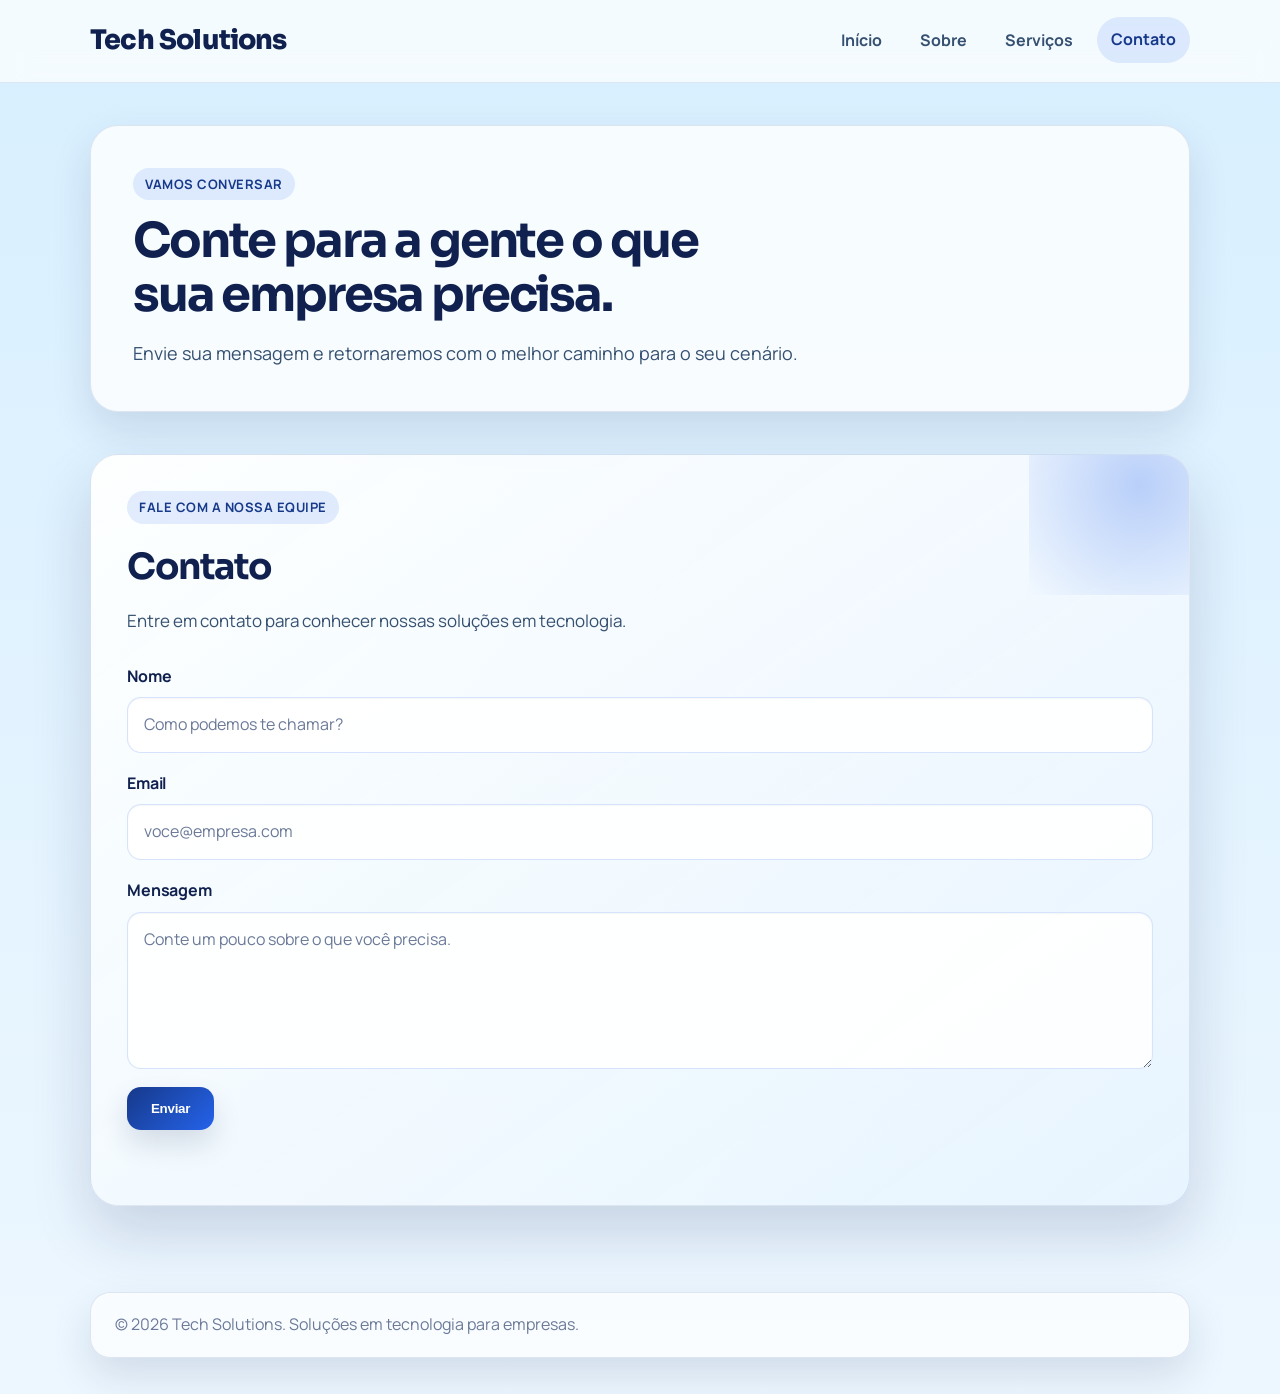
==== frontend/contato.html @ 18631dfb "Melhoria consideravel do CSS e adição de novas paginas com links" ====
<!DOCTYPE html>
<html lang="pt-BR">
    <head>
        <meta charset="UTF-8">
        <meta name="viewport" content="width=device-width, initial-scale=1.0">
        <link rel="stylesheet" href="style.css">
        <title>Tech Solutions | Contato</title>
    </head>
    <body>
        <header class="site-header">
            <div class="container">
                <a class="brand" href="index.html">Tech Solutions</a>
                <nav class="site-nav">
                    <a href="index.html">Início</a>
                    <a href="sobre.html">Sobre</a>
                    <a href="servicos.html">Serviços</a>
                    <a class="ativo" href="contato.html">Contato</a>
                </nav>
            </div>
        </header>

        <main>
            <section class="page-hero">
                <div class="container">
                    <span class="section-tag">Vamos conversar</span>
                    <h1>Conte para a gente o que sua empresa precisa.</h1>
                    <p>
                        Envie sua mensagem e retornaremos com o melhor caminho para o seu cenário.
                    </p>
                </div>
            </section>

            <section id="contato">
                <div class="container">
                    <div class="contato-card">
                        <div class="contato-intro">
                            <span class="contato-tag">Fale com a nossa equipe</span>
                            <h2>Contato</h2>
                            <p>Entre em contato para conhecer nossas soluções em tecnologia.</p>
                        </div>

                        <form id="form-contato">
                            <div class="campo-formulario">
                                <label for="nome">Nome</label>
                                <input type="text" id="nome" name="nome" placeholder="Como podemos te chamar?" required>
                            </div>

                            <div class="campo-formulario">
                                <label for="email">Email</label>
                                <input type="email" id="email" name="email" placeholder="voce@empresa.com" required>
                            </div>

                            <div class="campo-formulario">
                                <label for="mensagem-form">Mensagem</label>
                                <textarea id="mensagem-form" name="mensagem" rows="5" placeholder="Conte um pouco sobre o que você precisa." required></textarea>
                            </div>

                            <button type="submit" class="botao">Enviar</button>
                        </form>

                        <p id="status-formulario"></p>
                    </div>
                </div>
            </section>
        </main>

        <footer class="site-footer">
            <div class="container">
                <p>© 2026 Tech Solutions. Soluções em tecnologia para empresas.</p>
            </div>
        </footer>

        <script src="script.js"></script>
    </body>
</html>
---- frontend/style.css ----
@import url("https://fonts.googleapis.com/css2?family=Manrope:wght@400;500;700;800&family=Sora:wght@600;700;800&display=swap");

* {
    margin: 0;
    padding: 0;
    box-sizing: border-box;
}

:root {
    --bg-page: linear-gradient(180deg, #d7efff 0%, #edf7ff 100%);
    --bg-panel: rgba(255, 255, 255, 0.78);
    --bg-card: rgba(255, 255, 255, 0.94);
    --text-strong: #10214f;
    --text-body: #355070;
    --text-soft: #6b7a99;
    --brand-dark: #16398a;
    --brand: #2563eb;
    --brand-light: #dbeafe;
    --border-soft: rgba(22, 57, 138, 0.12);
    --shadow-soft: 0 18px 40px rgba(16, 33, 79, 0.12);
    --shadow-strong: 0 28px 60px rgba(16, 33, 79, 0.16);
}

body {
    font-family: "Manrope", "Segoe UI", sans-serif;
    line-height: 1.6;
    background: var(--bg-page);
    color: var(--text-body);
    min-height: 100vh;
    text-rendering: optimizeLegibility;
}

a {
    color: inherit;
}

.container {
    width: min(1100px, calc(100% - 40px));
    margin: 0 auto;
}

.site-header {
    position: sticky;
    top: 0;
    z-index: 10;
    backdrop-filter: blur(14px);
    background: rgba(255, 255, 255, 0.72);
    border-bottom: 1px solid rgba(22, 57, 138, 0.1);
}

.site-header .container {
    display: flex;
    justify-content: space-between;
    align-items: center;
    gap: 24px;
    padding: 18px 0;
}

.brand {
    font-family: "Sora", "Segoe UI", sans-serif;
    color: var(--text-strong);
    font-size: 27px;
    font-weight: 800;
    text-decoration: none;
    letter-spacing: -0.03em;
}

.site-nav {
    display: flex;
    flex-wrap: wrap;
    gap: 10px;
}

.site-nav a {
    padding: 10px 14px;
    border-radius: 999px;
    color: var(--text-body);
    text-decoration: none;
    font-weight: 700;
    transition: background-color 0.2s ease, color 0.2s ease, transform 0.2s ease;
}

.site-nav a:hover,
.site-nav a.ativo {
    background: rgba(37, 99, 235, 0.12);
    color: var(--brand-dark);
    transform: translateY(-1px);
}

main {
    padding: 42px 0 56px;
}

.hero,
.page-hero,
.section-panel {
    margin-bottom: 32px;
}

.hero-home {
    padding: 26px 0 10px;
}

.hero-grid {
    display: grid;
    grid-template-columns: minmax(0, 1.3fr) minmax(280px, 0.9fr);
    gap: 24px;
    align-items: stretch;
}

.hero-copy,
.hero-highlight,
.page-hero .container,
.section-panel .container {
    position: relative;
}

.hero-copy,
.hero-highlight,
.page-hero .container,
.section-panel .container {
    background: var(--bg-panel);
    border: 1px solid var(--border-soft);
    box-shadow: var(--shadow-soft);
    border-radius: 28px;
}

.hero-copy {
    padding: 48px;
    background:
        radial-gradient(circle at top left, rgba(255, 255, 255, 0.28), transparent 35%),
        linear-gradient(135deg, #16398a 0%, #2563eb 55%, #3b82f6 100%);
    color: white;
    overflow: hidden;
}

.hero-copy h1 {
    font-family: "Sora", "Segoe UI", sans-serif;
    font-size: clamp(36px, 5vw, 58px);
    line-height: 1.08;
    letter-spacing: -0.05em;
    margin-bottom: 20px;
    max-width: 12ch;
    text-wrap: balance;
}

.hero-copy p {
    max-width: 60ch;
    font-size: 18px;
    line-height: 1.75;
    color: rgba(255, 255, 255, 0.9);
}

.hero-actions {
    display: flex;
    flex-wrap: wrap;
    gap: 14px;
    margin-top: 30px;
}

.hero-highlight {
    padding: 32px;
}

.hero-highlight h2 {
    font-family: "Sora", "Segoe UI", sans-serif;
    color: var(--text-strong);
    font-size: 28px;
    line-height: 1.2;
    letter-spacing: -0.03em;
    margin-bottom: 14px;
    text-wrap: balance;
}

.hero-highlight p {
    margin-bottom: 18px;
    line-height: 1.75;
}

.hero-lista {
    list-style: none;
    display: grid;
    gap: 12px;
}

.hero-lista li {
    padding: 14px 16px;
    background: rgba(37, 99, 235, 0.08);
    border-radius: 16px;
    color: var(--brand-dark);
    font-weight: 700;
}

.page-hero .container {
    padding: 42px;
}

.page-hero h1 {
    font-family: "Sora", "Segoe UI", sans-serif;
    color: var(--text-strong);
    font-size: clamp(30px, 4vw, 48px);
    line-height: 1.12;
    letter-spacing: -0.045em;
    max-width: 16ch;
    margin-bottom: 16px;
    text-wrap: balance;
}

.page-hero p {
    max-width: 62ch;
    font-size: 18px;
    line-height: 1.75;
}

.section-tag,
.contato-tag {
    display: inline-block;
    margin-bottom: 14px;
    padding: 6px 12px;
    border-radius: 999px;
    background: rgba(37, 99, 235, 0.12);
    color: var(--brand-dark);
    font-size: 13px;
    font-weight: 700;
    letter-spacing: 0.04em;
    text-transform: uppercase;
}

.destaque-grid,
.content-grid,
.servicos {
    display: grid;
    gap: 22px;
}

.destaque-grid {
    grid-template-columns: repeat(3, minmax(0, 1fr));
}

.content-grid {
    grid-template-columns: repeat(3, minmax(0, 1fr));
}

.servicos {
    grid-template-columns: repeat(3, minmax(0, 1fr));
}

.destaque-card,
.info-card,
.servico {
    background: var(--bg-card);
    border: 1px solid var(--border-soft);
    border-radius: 24px;
    padding: 28px;
    box-shadow: var(--shadow-soft);
    transition: transform 0.2s ease, box-shadow 0.2s ease;
}

.destaque-card:hover,
.info-card:hover,
.servico:hover {
    transform: translateY(-6px);
    box-shadow: var(--shadow-strong);
}

.destaque-card h2,
.info-card h2,
.servico h3 {
    font-family: "Sora", "Segoe UI", sans-serif;
    color: var(--text-strong);
    line-height: 1.2;
    letter-spacing: -0.03em;
    margin-bottom: 12px;
    text-wrap: balance;
}

.destaque-card p,
.info-card p,
.servico p {
    line-height: 1.75;
}

.text-link {
    display: inline-block;
    margin-top: 14px;
    color: var(--brand);
    font-weight: 700;
    text-decoration: none;
    letter-spacing: -0.01em;
}

.botao {
    display: inline-block;
    border: none;
    cursor: pointer;
    padding: 12px 20px;
    border-radius: 14px;
    background: white;
    color: var(--brand-dark);
    text-decoration: none;
    font-weight: 800;
    letter-spacing: -0.02em;
    box-shadow: 0 14px 28px rgba(16, 33, 79, 0.14);
    transition: transform 0.2s ease, box-shadow 0.2s ease, background-color 0.2s ease;
}

.botao:hover {
    transform: translateY(-2px);
    box-shadow: 0 18px 34px rgba(16, 33, 79, 0.18);
}

.botao-secundario {
    background: rgba(255, 255, 255, 0.14);
    color: white;
    border: 1px solid rgba(255, 255, 255, 0.3);
    box-shadow: none;
}

#contato {
    padding: 10px 0 30px;
}

.contato-card {
    position: relative;
    overflow: hidden;
    background: linear-gradient(145deg, rgba(255, 255, 255, 0.94), rgba(231, 244, 255, 0.9));
    border: 1px solid var(--border-soft);
    border-radius: 28px;
    padding: 36px;
    box-shadow: var(--shadow-strong);
}

.contato-card::before {
    content: "";
    position: absolute;
    top: -80px;
    right: -60px;
    width: 220px;
    height: 220px;
    background: radial-gradient(circle, rgba(37, 99, 235, 0.28), rgba(37, 99, 235, 0));
    pointer-events: none;
}

.contato-intro {
    position: relative;
    margin-bottom: 28px;
}

.contato-intro h2 {
    font-family: "Sora", "Segoe UI", sans-serif;
    font-size: 36px;
    color: var(--text-strong);
    margin-bottom: 10px;
    letter-spacing: -0.04em;
}

.contato-intro p {
    max-width: 640px;
    color: var(--text-body);
    font-size: 17px;
    line-height: 1.75;
}

#form-contato {
    display: grid;
    gap: 18px;
}

.campo-formulario {
    display: grid;
    gap: 8px;
}

.campo-formulario label {
    color: var(--text-strong);
    font-weight: 700;
    letter-spacing: -0.01em;
}

.campo-formulario input,
.campo-formulario textarea {
    width: 100%;
    padding: 14px 16px;
    border: 1px solid rgba(37, 99, 235, 0.18);
    border-radius: 14px;
    background: rgba(255, 255, 255, 0.9);
    color: var(--text-strong);
    font: inherit;
    line-height: 1.6;
    box-shadow: inset 0 1px 2px rgba(15, 23, 42, 0.04);
    transition: border-color 0.2s ease, box-shadow 0.2s ease, background-color 0.2s ease;
}

.campo-formulario input::placeholder,
.campo-formulario textarea::placeholder {
    color: var(--text-soft);
}

.campo-formulario input:focus,
.campo-formulario textarea:focus {
    outline: none;
    border-color: var(--brand);
    background: white;
    box-shadow: 0 0 0 4px rgba(37, 99, 235, 0.15);
}

.campo-formulario textarea {
    min-height: 150px;
    resize: vertical;
}

#form-contato .botao {
    justify-self: start;
    padding: 14px 24px;
    background: linear-gradient(135deg, var(--brand-dark), var(--brand));
    color: white;
}

#status-formulario {
    margin-top: 15px;
    font-weight: bold;
    min-height: 24px;
}

#status-formulario.sucesso {
    color: #15803d;
}

#status-formulario.erro {
    color: #b91c1c;
}

.site-footer {
    padding: 0 0 36px;
}

.site-footer .container {
    background: rgba(255, 255, 255, 0.7);
    border: 1px solid var(--border-soft);
    border-radius: 20px;
    padding: 18px 24px;
    box-shadow: var(--shadow-soft);
}

.site-footer p {
    color: var(--text-soft);
    line-height: 1.7;
}

@media (max-width: 900px) {
    .hero-grid,
    .destaque-grid,
    .content-grid,
    .servicos {
        grid-template-columns: 1fr;
    }

    .hero-copy,
    .hero-highlight,
    .page-hero .container,
    .contato-card {
        padding: 28px;
    }
}

@media (max-width: 700px) {
    .site-header .container {
        flex-direction: column;
        align-items: flex-start;
    }

    .site-nav {
        width: 100%;
    }

    .hero-copy h1,
    .page-hero h1 {
        max-width: none;
    }

    .hero-actions {
        flex-direction: column;
    }

    .botao,
    #form-contato .botao,
    .botao-secundario {
        width: 100%;
        text-align: center;
    }

    .contato-intro h2 {
        font-size: 28px;
    }

    .contato-intro p,
    .page-hero p,
    .hero-copy p {
        font-size: 16px;
    }
}
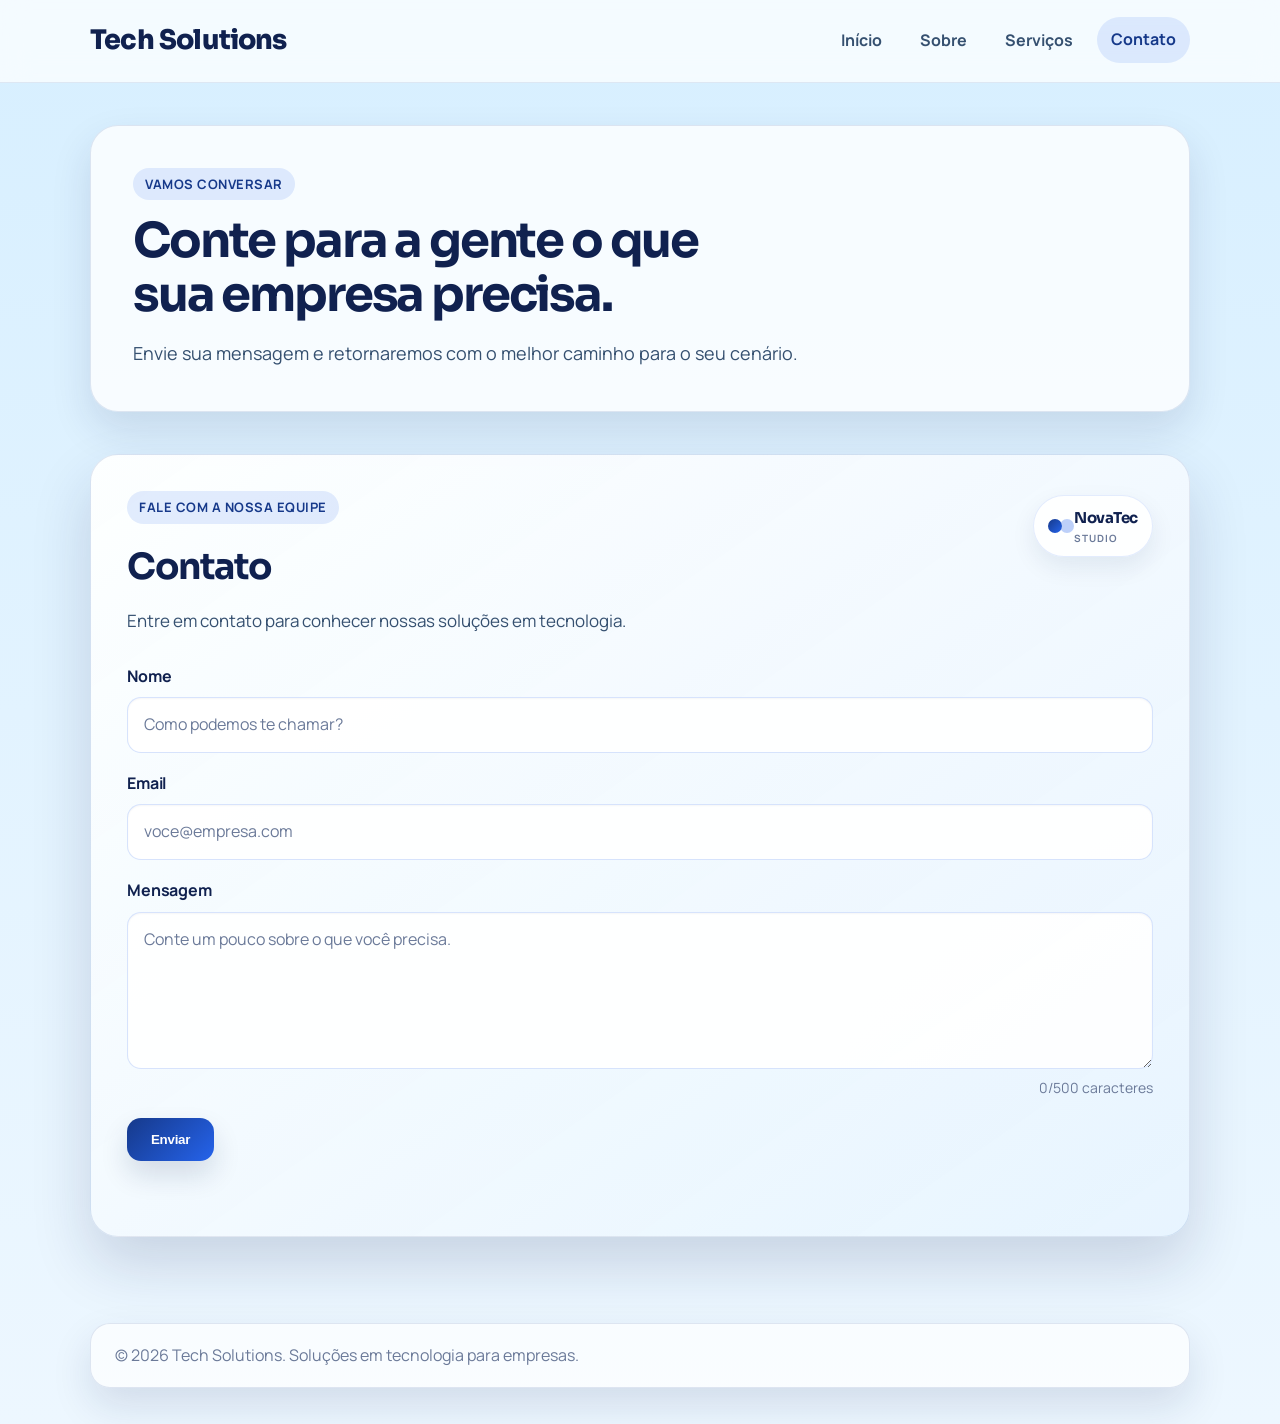
==== commit 7e1b220c: "Melhoria visual do site com adição dee varios elementos javacript" ====
--- a/frontend/contato.html
+++ b/frontend/contato.html
@@ -34,9 +34,19 @@
                 <div class="container">
                     <div class="contato-card">
                         <div class="contato-intro">
-                            <span class="contato-tag">Fale com a nossa equipe</span>
-                            <h2>Contato</h2>
-                            <p>Entre em contato para conhecer nossas soluções em tecnologia.</p>
+                            <div class="contato-intro-copy">
+                                <span class="contato-tag">Fale com a nossa equipe</span>
+                                <h2>Contato</h2>
+                                <p>Entre em contato para conhecer nossas soluções em tecnologia.</p>
+                            </div>
+
+                            <div class="contato-brand" aria-hidden="true">
+                                <div class="contato-brand-mark"></div>
+                                <div class="contato-brand-copy">
+                                    <strong>NovaTec</strong>
+                                    <small>studio</small>
+                                </div>
+                            </div>
                         </div>
 
                         <form id="form-contato">
@@ -52,7 +62,10 @@
 
                             <div class="campo-formulario">
                                 <label for="mensagem-form">Mensagem</label>
-                                <textarea id="mensagem-form" name="mensagem" rows="5" placeholder="Conte um pouco sobre o que você precisa." required></textarea>
+                                <textarea id="mensagem-form" name="mensagem" rows="5" maxlength="500" placeholder="Conte um pouco sobre o que você precisa." required></textarea>
+                                <div class="campo-apoio">
+                                    <span id="contador-mensagem">0</span>/500 caracteres
+                                </div>
                             </div>
 
                             <button type="submit" class="botao">Enviar</button>
--- a/frontend/style.css
+++ b/frontend/style.css
@@ -21,6 +21,10 @@
     --shadow-strong: 0 28px 60px rgba(16, 33, 79, 0.16);
 }
 
+html {
+    scroll-behavior: smooth;
+}
+
 body {
     font-family: "Manrope", "Segoe UI", sans-serif;
     line-height: 1.6;
@@ -46,6 +50,12 @@
     backdrop-filter: blur(14px);
     background: rgba(255, 255, 255, 0.72);
     border-bottom: 1px solid rgba(22, 57, 138, 0.1);
+    transition: box-shadow 0.2s ease, background-color 0.2s ease;
+}
+
+.site-header.is-scrolled {
+    background: rgba(255, 255, 255, 0.9);
+    box-shadow: 0 14px 28px rgba(16, 33, 79, 0.08);
 }
 
 .site-header .container {
@@ -213,7 +223,8 @@
 }
 
 .section-tag,
-.contato-tag {
+.contato-tag,
+.servico-tag {
     display: inline-block;
     margin-bottom: 14px;
     padding: 6px 12px;
@@ -228,26 +239,23 @@
 
 .destaque-grid,
 .content-grid,
-.servicos {
+.servicos,
+.metrics-grid {
     display: grid;
     gap: 22px;
 }
 
-.destaque-grid {
-    grid-template-columns: repeat(3, minmax(0, 1fr));
-}
-
-.content-grid {
-    grid-template-columns: repeat(3, minmax(0, 1fr));
-}
-
-.servicos {
+.destaque-grid,
+.content-grid,
+.servicos,
+.metrics-grid {
     grid-template-columns: repeat(3, minmax(0, 1fr));
 }
 
 .destaque-card,
 .info-card,
-.servico {
+.servico,
+.metric-card {
     background: var(--bg-card);
     border: 1px solid var(--border-soft);
     border-radius: 24px;
@@ -258,14 +266,16 @@
 
 .destaque-card:hover,
 .info-card:hover,
-.servico:hover {
+.servico:hover,
+.metric-card:hover {
     transform: translateY(-6px);
     box-shadow: var(--shadow-strong);
 }
 
 .destaque-card h2,
 .info-card h2,
-.servico h3 {
+.servico h3,
+.metric-card strong {
     font-family: "Sora", "Segoe UI", sans-serif;
     color: var(--text-strong);
     line-height: 1.2;
@@ -276,8 +286,14 @@
 
 .destaque-card p,
 .info-card p,
-.servico p {
+.servico p,
+.metric-card p {
     line-height: 1.75;
+}
+
+.metric-value {
+    display: block;
+    font-size: clamp(42px, 6vw, 60px);
 }
 
 .text-link {
@@ -301,12 +317,17 @@
     font-weight: 800;
     letter-spacing: -0.02em;
     box-shadow: 0 14px 28px rgba(16, 33, 79, 0.14);
-    transition: transform 0.2s ease, box-shadow 0.2s ease, background-color 0.2s ease;
+    transition: transform 0.2s ease, box-shadow 0.2s ease, background-color 0.2s ease, opacity 0.2s ease;
 }
 
 .botao:hover {
     transform: translateY(-2px);
     box-shadow: 0 18px 34px rgba(16, 33, 79, 0.18);
+}
+
+.botao:disabled {
+    cursor: wait;
+    opacity: 0.8;
 }
 
 .botao-secundario {
@@ -314,6 +335,104 @@
     color: white;
     border: 1px solid rgba(255, 255, 255, 0.3);
     box-shadow: none;
+}
+
+.servicos-toolbar {
+    display: flex;
+    flex-wrap: wrap;
+    justify-content: space-between;
+    gap: 18px;
+    margin-bottom: 18px;
+}
+
+.servicos-panel {
+    padding: 28px;
+}
+
+.campo-busca {
+    display: grid;
+    gap: 8px;
+    min-width: min(100%, 320px);
+    color: var(--text-strong);
+    font-weight: 700;
+}
+
+.campo-busca input {
+    border: 1px solid rgba(37, 99, 235, 0.18);
+    border-radius: 14px;
+    padding: 14px 16px;
+    background: rgba(255, 255, 255, 0.9);
+    color: var(--text-strong);
+    font: inherit;
+}
+
+.campo-busca input:focus {
+    outline: none;
+    border-color: var(--brand);
+    box-shadow: 0 0 0 4px rgba(37, 99, 235, 0.12);
+}
+
+.filtros-servicos {
+    display: flex;
+    flex-wrap: wrap;
+    gap: 10px;
+    align-items: end;
+}
+
+.filtro-servico {
+    border: 1px solid rgba(37, 99, 235, 0.15);
+    background: rgba(255, 255, 255, 0.85);
+    color: var(--brand-dark);
+    border-radius: 999px;
+    padding: 10px 16px;
+    font: inherit;
+    font-weight: 700;
+    cursor: pointer;
+    transition: background-color 0.2s ease, color 0.2s ease, transform 0.2s ease;
+}
+
+.filtro-servico:hover,
+.filtro-servico.ativo {
+    background: var(--brand);
+    color: white;
+    transform: translateY(-1px);
+}
+
+.resultado-servicos {
+    margin-bottom: 18px;
+    color: var(--text-soft);
+    font-weight: 700;
+}
+
+.servico {
+    position: relative;
+    overflow: hidden;
+}
+
+.servico::after {
+    content: "";
+    position: absolute;
+    inset: auto -20px -50px auto;
+    width: 120px;
+    height: 120px;
+    border-radius: 50%;
+    background: radial-gradient(circle, rgba(37, 99, 235, 0.18), transparent 70%);
+    pointer-events: none;
+}
+
+.servico-detalhe {
+    margin-top: 14px;
+    color: var(--text-soft);
+}
+
+.servico-vazio {
+    grid-column: 1 / -1;
+    text-align: center;
+    padding: 36px;
+    background: rgba(255, 255, 255, 0.72);
+    border: 1px dashed rgba(37, 99, 235, 0.24);
+    border-radius: 24px;
+    color: var(--text-soft);
 }
 
 #contato {
@@ -330,20 +449,58 @@
     box-shadow: var(--shadow-strong);
 }
 
-.contato-card::before {
-    content: "";
-    position: absolute;
-    top: -80px;
-    right: -60px;
-    width: 220px;
-    height: 220px;
-    background: radial-gradient(circle, rgba(37, 99, 235, 0.28), rgba(37, 99, 235, 0));
-    pointer-events: none;
-}
-
 .contato-intro {
     position: relative;
+    display: flex;
+    justify-content: space-between;
+    align-items: flex-start;
+    gap: 24px;
     margin-bottom: 28px;
+}
+
+.contato-intro-copy {
+    max-width: 640px;
+}
+
+.contato-brand {
+    display: inline-flex;
+    align-items: center;
+    gap: 12px;
+    flex-shrink: 0;
+    margin-top: 4px;
+    padding: 10px 14px;
+    border: 1px solid rgba(37, 99, 235, 0.12);
+    border-radius: 999px;
+    background: rgba(255, 255, 255, 0.88);
+    box-shadow: 0 10px 24px rgba(16, 33, 79, 0.08);
+}
+
+.contato-brand-mark {
+    width: 14px;
+    height: 14px;
+    border-radius: 50%;
+    background: linear-gradient(135deg, var(--brand-dark), var(--brand));
+    box-shadow: 12px 0 0 rgba(37, 99, 235, 0.3);
+}
+
+.contato-brand-copy {
+    display: grid;
+    gap: 0;
+}
+
+.contato-brand-copy strong {
+    font-family: "Sora", "Segoe UI", sans-serif;
+    color: var(--text-strong);
+    font-size: 15px;
+    letter-spacing: -0.03em;
+}
+
+.contato-brand-copy small {
+    color: var(--text-soft);
+    font-size: 10px;
+    font-weight: 700;
+    letter-spacing: 0.1em;
+    text-transform: uppercase;
 }
 
 .contato-intro h2 {
@@ -409,6 +566,12 @@
     resize: vertical;
 }
 
+.campo-apoio {
+    color: var(--text-soft);
+    font-size: 14px;
+    text-align: right;
+}
+
 #form-contato .botao {
     justify-self: start;
     padding: 14px 24px;
@@ -428,6 +591,17 @@
 
 #status-formulario.erro {
     color: #b91c1c;
+}
+
+.js-reveal {
+    opacity: 0;
+    transform: translateY(24px);
+    transition: opacity 0.6s ease, transform 0.6s ease;
+}
+
+.js-reveal.is-visible {
+    opacity: 1;
+    transform: translateY(0);
 }
 
 .site-footer {
@@ -447,11 +621,28 @@
     line-height: 1.7;
 }
 
+@media (prefers-reduced-motion: reduce) {
+    html {
+        scroll-behavior: auto;
+    }
+
+    * {
+        animation: none !important;
+        transition: none !important;
+    }
+
+    .js-reveal {
+        opacity: 1;
+        transform: none;
+    }
+}
+
 @media (max-width: 900px) {
     .hero-grid,
     .destaque-grid,
     .content-grid,
-    .servicos {
+    .servicos,
+    .metrics-grid {
         grid-template-columns: 1fr;
     }
 
@@ -461,6 +652,10 @@
     .contato-card {
         padding: 28px;
     }
+
+    .servicos-panel {
+        padding: 22px;
+    }
 }
 
 @media (max-width: 700px) {
@@ -478,10 +673,20 @@
         max-width: none;
     }
 
-    .hero-actions {
+    .hero-actions,
+    .servicos-toolbar {
         flex-direction: column;
     }
 
+    .servicos-panel {
+        padding: 18px;
+    }
+
+    .filtros-servicos {
+        width: 100%;
+    }
+
+    .filtro-servico,
     .botao,
     #form-contato .botao,
     .botao-secundario {
@@ -493,6 +698,10 @@
         font-size: 28px;
     }
 
+    .contato-intro {
+        flex-direction: column;
+    }
+
     .contato-intro p,
     .page-hero p,
     .hero-copy p {
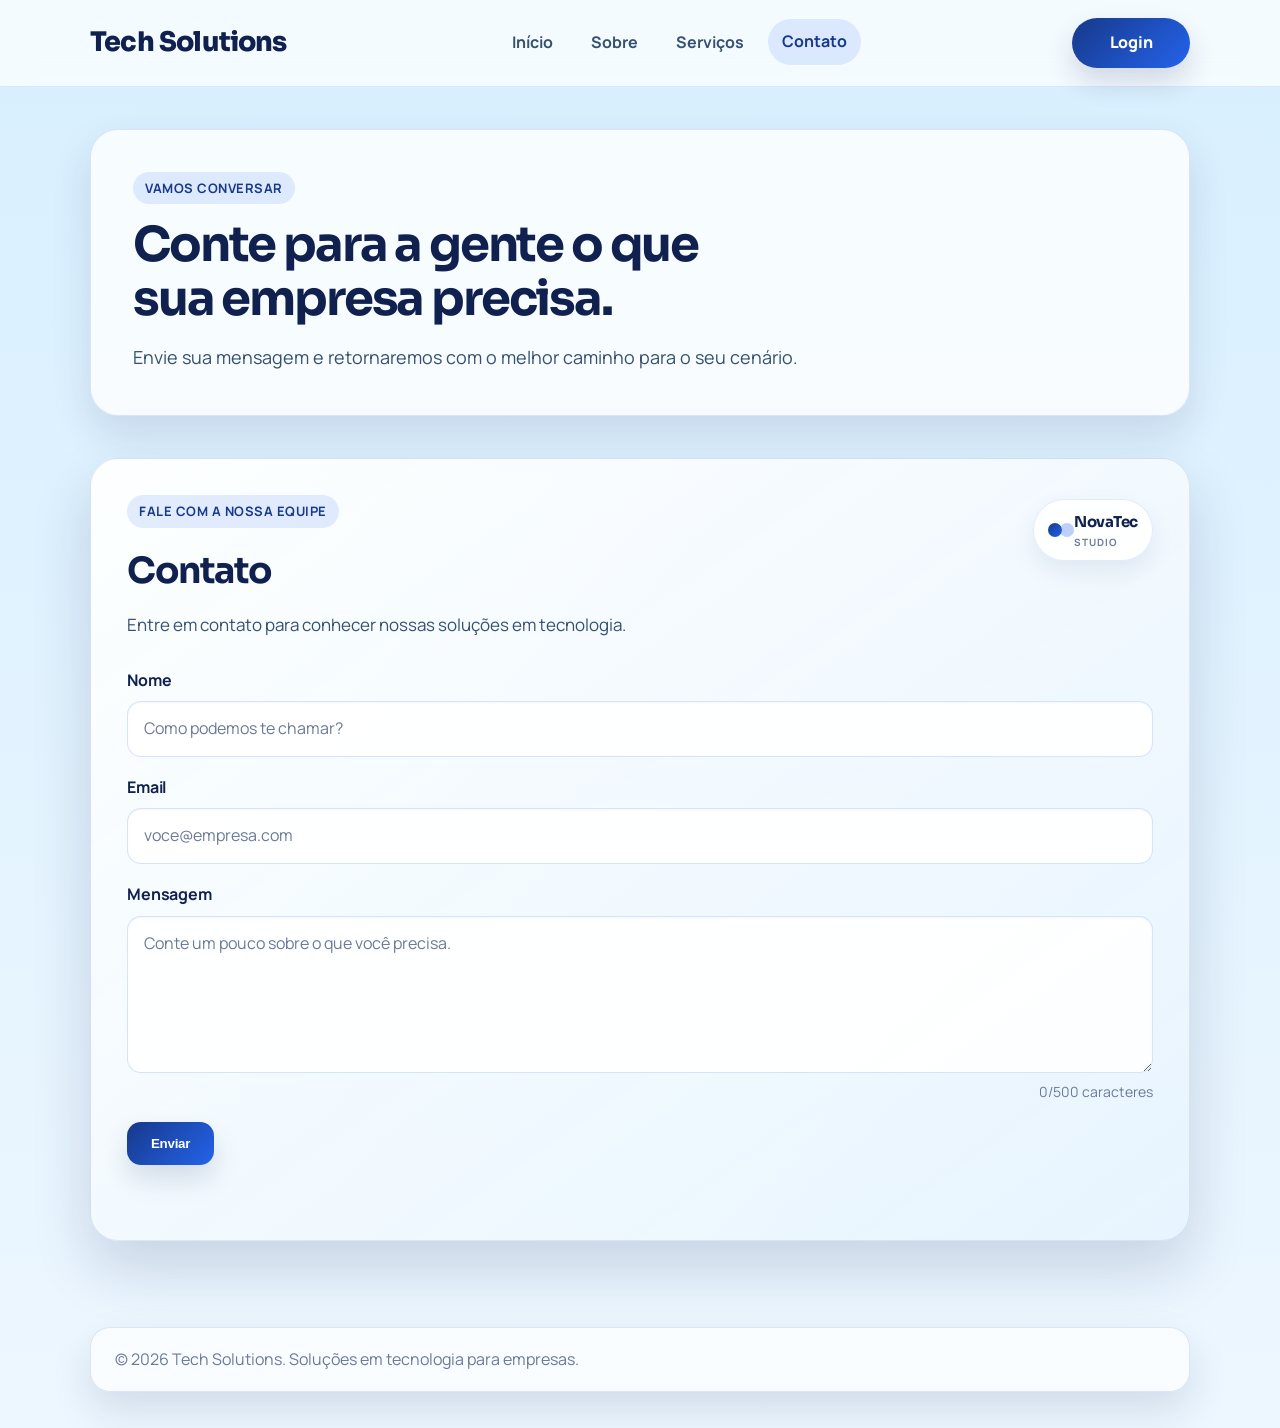
==== commit 8e5b4830: "Implementação dos primeiros passos da área de login" ====
--- a/frontend/contato.html
+++ b/frontend/contato.html
@@ -16,6 +16,7 @@
                     <a href="servicos.html">Serviços</a>
                     <a class="ativo" href="contato.html">Contato</a>
                 </nav>
+                <a class="nav-login" href="login.html">Login</a>
             </div>
         </header>
 
--- a/frontend/style.css
+++ b/frontend/style.css
@@ -34,6 +34,48 @@
     text-rendering: optimizeLegibility;
 }
 
+body.login-page {
+    background:
+        radial-gradient(circle at top left, rgba(73, 163, 255, 0.18), transparent 26%),
+        radial-gradient(circle at bottom right, rgba(18, 51, 102, 0.28), transparent 30%),
+        linear-gradient(180deg, #0f1d3a 0%, #142b52 44%, #1b3f7d 100%);
+}
+
+body.dashboard-page {
+    background:
+        radial-gradient(circle at top right, rgba(73, 163, 255, 0.14), transparent 26%),
+        linear-gradient(180deg, #f3f8ff 0%, #edf4ff 48%, #f8fbff 100%);
+}
+
+body.login-page .site-header {
+    background: rgba(7, 16, 34, 0.62);
+    border-bottom: 1px solid rgba(255, 255, 255, 0.08);
+}
+
+body.login-page .site-header.is-scrolled {
+    background: rgba(7, 16, 34, 0.82);
+    box-shadow: 0 16px 34px rgba(5, 10, 20, 0.28);
+}
+
+body.login-page .brand,
+body.login-page .site-nav a {
+    color: rgba(255, 255, 255, 0.92);
+}
+
+body.login-page .site-nav a:hover,
+body.login-page .site-nav a.ativo {
+    background: rgba(73, 163, 255, 0.16);
+    color: #cfe4ff;
+}
+
+body.login-page .nav-login {
+    display: none;
+}
+
+body.dashboard-page .site-header {
+    background: rgba(255, 255, 255, 0.88);
+}
+
 a {
     color: inherit;
 }
@@ -59,8 +101,8 @@
 }
 
 .site-header .container {
-    display: flex;
-    justify-content: space-between;
+    display: grid;
+    grid-template-columns: max-content 1fr max-content;
     align-items: center;
     gap: 24px;
     padding: 18px 0;
@@ -79,6 +121,7 @@
     display: flex;
     flex-wrap: wrap;
     gap: 10px;
+    justify-content: center;
 }
 
 .site-nav a {
@@ -95,6 +138,28 @@
     background: rgba(37, 99, 235, 0.12);
     color: var(--brand-dark);
     transform: translateY(-1px);
+}
+
+.nav-login {
+    display: inline-flex;
+    align-items: center;
+    justify-content: center;
+    min-width: 118px;
+    padding: 12px 18px;
+    border-radius: 999px;
+    background: linear-gradient(135deg, var(--brand-dark), var(--brand));
+    color: white;
+    text-decoration: none;
+    font-weight: 800;
+    letter-spacing: -0.02em;
+    box-shadow: 0 14px 28px rgba(16, 33, 79, 0.16);
+    transition: transform 0.2s ease, box-shadow 0.2s ease, opacity 0.2s ease;
+}
+
+.nav-login:hover,
+.nav-login.ativo {
+    transform: translateY(-2px);
+    box-shadow: 0 18px 34px rgba(16, 33, 79, 0.2);
 }
 
 main {
@@ -435,6 +500,349 @@
     color: var(--text-soft);
 }
 
+.login-shell {
+    display: grid;
+    grid-template-columns: minmax(280px, 0.95fr) minmax(0, 1.2fr);
+    gap: 22px;
+    padding: 28px;
+}
+
+.login-side,
+.login-card {
+    border-radius: 28px;
+    padding: 30px;
+    box-shadow: var(--shadow-strong);
+}
+
+.login-side {
+    background:
+        radial-gradient(circle at top left, rgba(255, 255, 255, 0.16), transparent 30%),
+        linear-gradient(160deg, #12366f 0%, #1f5de4 58%, #70b2ff 100%);
+    color: white;
+    border: 1px solid rgba(255, 255, 255, 0.18);
+}
+
+.login-card {
+    position: relative;
+    overflow: hidden;
+    background: linear-gradient(180deg, rgba(251, 252, 255, 0.96), rgba(238, 244, 255, 0.94));
+    border: 1px solid rgba(22, 57, 138, 0.1);
+}
+
+.login-card::before {
+    content: "";
+    position: absolute;
+    inset: 0 auto auto 0;
+    width: 100%;
+    height: 6px;
+    background: linear-gradient(90deg, #16398a, #2563eb, #70b2ff);
+}
+
+.login-side h2,
+.login-card h2 {
+    font-family: "Sora", "Segoe UI", sans-serif;
+    color: var(--text-strong);
+    line-height: 1.15;
+    letter-spacing: -0.03em;
+    margin-bottom: 12px;
+}
+
+.login-side h2,
+.login-side p,
+.login-side .hero-lista li,
+.login-side .login-demo p,
+.login-side .login-demo strong,
+.login-side .login-demo code {
+    color: #fff8ec;
+}
+
+.login-side p {
+    line-height: 1.75;
+    margin-bottom: 18px;
+    color: rgba(255, 248, 236, 0.9);
+}
+
+.login-side .section-tag {
+    background: rgba(255, 248, 236, 0.16);
+    color: #fff8ec;
+}
+
+.login-side .hero-lista li {
+    background: rgba(255, 255, 255, 0.14);
+    color: #fff8ec;
+}
+
+.login-demo {
+    margin-top: 22px;
+    padding: 18px;
+    border-radius: 18px;
+    background: rgba(255, 255, 255, 0.12);
+    border: 1px solid rgba(255, 255, 255, 0.18);
+    backdrop-filter: blur(10px);
+}
+
+.login-demo strong {
+    display: block;
+    color: white;
+    margin-bottom: 8px;
+}
+
+.login-demo p {
+    margin: 0;
+    color: rgba(255, 255, 255, 0.92);
+}
+
+.login-demo code {
+    padding: 2px 8px;
+    border-radius: 999px;
+    background: rgba(255, 248, 236, 0.16);
+    color: #fff8ec;
+}
+
+.login-card-top {
+    display: flex;
+    align-items: center;
+    gap: 14px;
+    margin-bottom: 24px;
+    padding: 16px 18px;
+    border-radius: 20px;
+    background: linear-gradient(135deg, rgba(22, 57, 138, 0.08), rgba(112, 178, 255, 0.18));
+}
+
+.login-card-top strong {
+    display: block;
+    color: var(--text-strong);
+    font-family: "Sora", "Segoe UI", sans-serif;
+    letter-spacing: -0.03em;
+}
+
+.login-card-top p {
+    margin: 4px 0 0;
+    color: var(--text-soft);
+}
+
+.login-orb {
+    width: 18px;
+    height: 18px;
+    border-radius: 50%;
+    flex-shrink: 0;
+    background: linear-gradient(135deg, #16398a, #70b2ff);
+    box-shadow: 0 0 0 10px rgba(37, 99, 235, 0.12);
+}
+
+.login-hero .container {
+    background:
+        radial-gradient(circle at top right, rgba(73, 163, 255, 0.18), transparent 28%),
+        rgba(255, 255, 255, 0.08);
+    border-color: rgba(255, 255, 255, 0.08);
+    box-shadow: 0 24px 50px rgba(5, 10, 20, 0.24);
+}
+
+.dashboard-hero .container {
+    display: grid;
+    grid-template-columns: minmax(0, 1.2fr) minmax(260px, 0.8fr);
+    gap: 24px;
+    align-items: stretch;
+    padding: 42px;
+    background:
+        radial-gradient(circle at top right, rgba(73, 163, 255, 0.18), transparent 28%),
+        linear-gradient(145deg, rgba(255, 255, 255, 0.94), rgba(235, 244, 255, 0.96));
+    border: 1px solid rgba(22, 57, 138, 0.1);
+    border-radius: 30px;
+    box-shadow: var(--shadow-strong);
+}
+
+.dashboard-hero-card {
+    padding: 24px;
+    border-radius: 24px;
+    background: linear-gradient(160deg, #12366f 0%, #1f5de4 58%, #70b2ff 100%);
+    color: white;
+    box-shadow: 0 22px 50px rgba(16, 33, 79, 0.18);
+}
+
+.dashboard-hero-card span {
+    display: block;
+    font-size: 13px;
+    letter-spacing: 0.08em;
+    text-transform: uppercase;
+    opacity: 0.76;
+}
+
+.dashboard-hero-card strong {
+    display: block;
+    margin: 10px 0 12px;
+    font-family: "Sora", "Segoe UI", sans-serif;
+    font-size: 34px;
+    letter-spacing: -0.05em;
+}
+
+.dashboard-hero-card p {
+    color: rgba(255, 255, 255, 0.84);
+    line-height: 1.7;
+}
+
+.dashboard-shell {
+    padding: 28px;
+}
+
+.dashboard-stats {
+    display: grid;
+    grid-template-columns: repeat(3, minmax(0, 1fr));
+    gap: 18px;
+    margin-bottom: 18px;
+}
+
+.dashboard-stat,
+.dashboard-card {
+    background: rgba(255, 255, 255, 0.94);
+    border: 1px solid rgba(22, 57, 138, 0.1);
+    border-radius: 24px;
+    padding: 24px;
+    box-shadow: var(--shadow-soft);
+}
+
+.dashboard-stat span,
+.dashboard-chip {
+    display: inline-flex;
+    align-items: center;
+    justify-content: center;
+    padding: 6px 12px;
+    border-radius: 999px;
+    background: rgba(37, 99, 235, 0.1);
+    color: var(--brand-dark);
+    font-size: 12px;
+    font-weight: 800;
+    letter-spacing: 0.05em;
+    text-transform: uppercase;
+}
+
+.dashboard-stat strong {
+    display: block;
+    margin: 14px 0 8px;
+    font-family: "Sora", "Segoe UI", sans-serif;
+    color: var(--text-strong);
+    font-size: 40px;
+    letter-spacing: -0.05em;
+}
+
+.dashboard-stat p,
+.dashboard-card p {
+    line-height: 1.75;
+}
+
+.dashboard-grid {
+    display: grid;
+    grid-template-columns: repeat(3, minmax(0, 1fr));
+    gap: 18px;
+}
+
+.dashboard-card-wide {
+    grid-column: span 2;
+}
+
+.dashboard-card-head {
+    display: flex;
+    justify-content: space-between;
+    gap: 16px;
+    align-items: flex-start;
+    margin-bottom: 16px;
+}
+
+.dashboard-card h2 {
+    font-family: "Sora", "Segoe UI", sans-serif;
+    color: var(--text-strong);
+    line-height: 1.2;
+    letter-spacing: -0.03em;
+}
+
+.dashboard-chip-soft {
+    background: rgba(22, 57, 138, 0.08);
+}
+
+.dashboard-list,
+.dashboard-timeline {
+    display: grid;
+    gap: 14px;
+}
+
+.dashboard-list {
+    list-style: none;
+}
+
+.dashboard-list li,
+.dashboard-timeline div {
+    padding: 16px 18px;
+    border-radius: 18px;
+    background: rgba(37, 99, 235, 0.06);
+}
+
+.dashboard-timeline strong {
+    display: block;
+    margin-bottom: 6px;
+    color: var(--text-strong);
+}
+
+body.login-page .page-hero h1,
+body.login-page .page-hero p,
+body.login-page .section-tag {
+    color: #f7fbff;
+}
+
+body.login-page .section-tag {
+    background: rgba(73, 163, 255, 0.16);
+}
+
+body.login-page .page-hero p {
+    color: rgba(247, 251, 255, 0.82);
+}
+
+#form-login {
+    display: grid;
+    gap: 18px;
+}
+
+#form-login .botao,
+.botao-sair {
+    justify-self: start;
+    padding: 14px 24px;
+    background: linear-gradient(135deg, var(--brand-dark), var(--brand));
+    color: white;
+}
+
+#status-login {
+    min-height: 24px;
+    margin-top: 14px;
+    font-weight: 700;
+}
+
+#status-login.sucesso {
+    color: #15803d;
+}
+
+#status-login.erro {
+    color: #b91c1c;
+}
+
+.painel-cliente {
+    margin-top: 22px;
+    padding-top: 22px;
+    border-top: 1px solid rgba(37, 99, 235, 0.12);
+}
+
+.painel-topo {
+    display: flex;
+    justify-content: space-between;
+    align-items: center;
+    gap: 16px;
+    margin-bottom: 18px;
+}
+
+.painel-grid {
+    display: grid;
+    grid-template-columns: repeat(3, minmax(0, 1fr));
+    gap: 18px;
+}
+
 #contato {
     padding: 10px 0 30px;
 }
@@ -642,30 +1050,41 @@
     .destaque-grid,
     .content-grid,
     .servicos,
-    .metrics-grid {
+    .metrics-grid,
+    .painel-grid,
+    .login-shell,
+    .dashboard-stats,
+    .dashboard-grid,
+    .dashboard-hero .container {
         grid-template-columns: 1fr;
     }
 
     .hero-copy,
     .hero-highlight,
     .page-hero .container,
-    .contato-card {
+    .contato-card,
+    .login-shell {
         padding: 28px;
     }
 
     .servicos-panel {
         padding: 22px;
     }
+
+    .dashboard-shell {
+        padding: 22px;
+    }
 }
 
 @media (max-width: 700px) {
     .site-header .container {
-        flex-direction: column;
-        align-items: flex-start;
+        grid-template-columns: 1fr;
+        justify-items: start;
     }
 
     .site-nav {
         width: 100%;
+        justify-content: flex-start;
     }
 
     .hero-copy h1,
@@ -682,6 +1101,10 @@
         padding: 18px;
     }
 
+    .dashboard-shell {
+        padding: 18px;
+    }
+
     .filtros-servicos {
         width: 100%;
     }
@@ -689,7 +1112,10 @@
     .filtro-servico,
     .botao,
     #form-contato .botao,
-    .botao-secundario {
+    .botao-secundario,
+    #form-login .botao,
+    .botao-sair,
+    .nav-login {
         width: 100%;
         text-align: center;
     }
